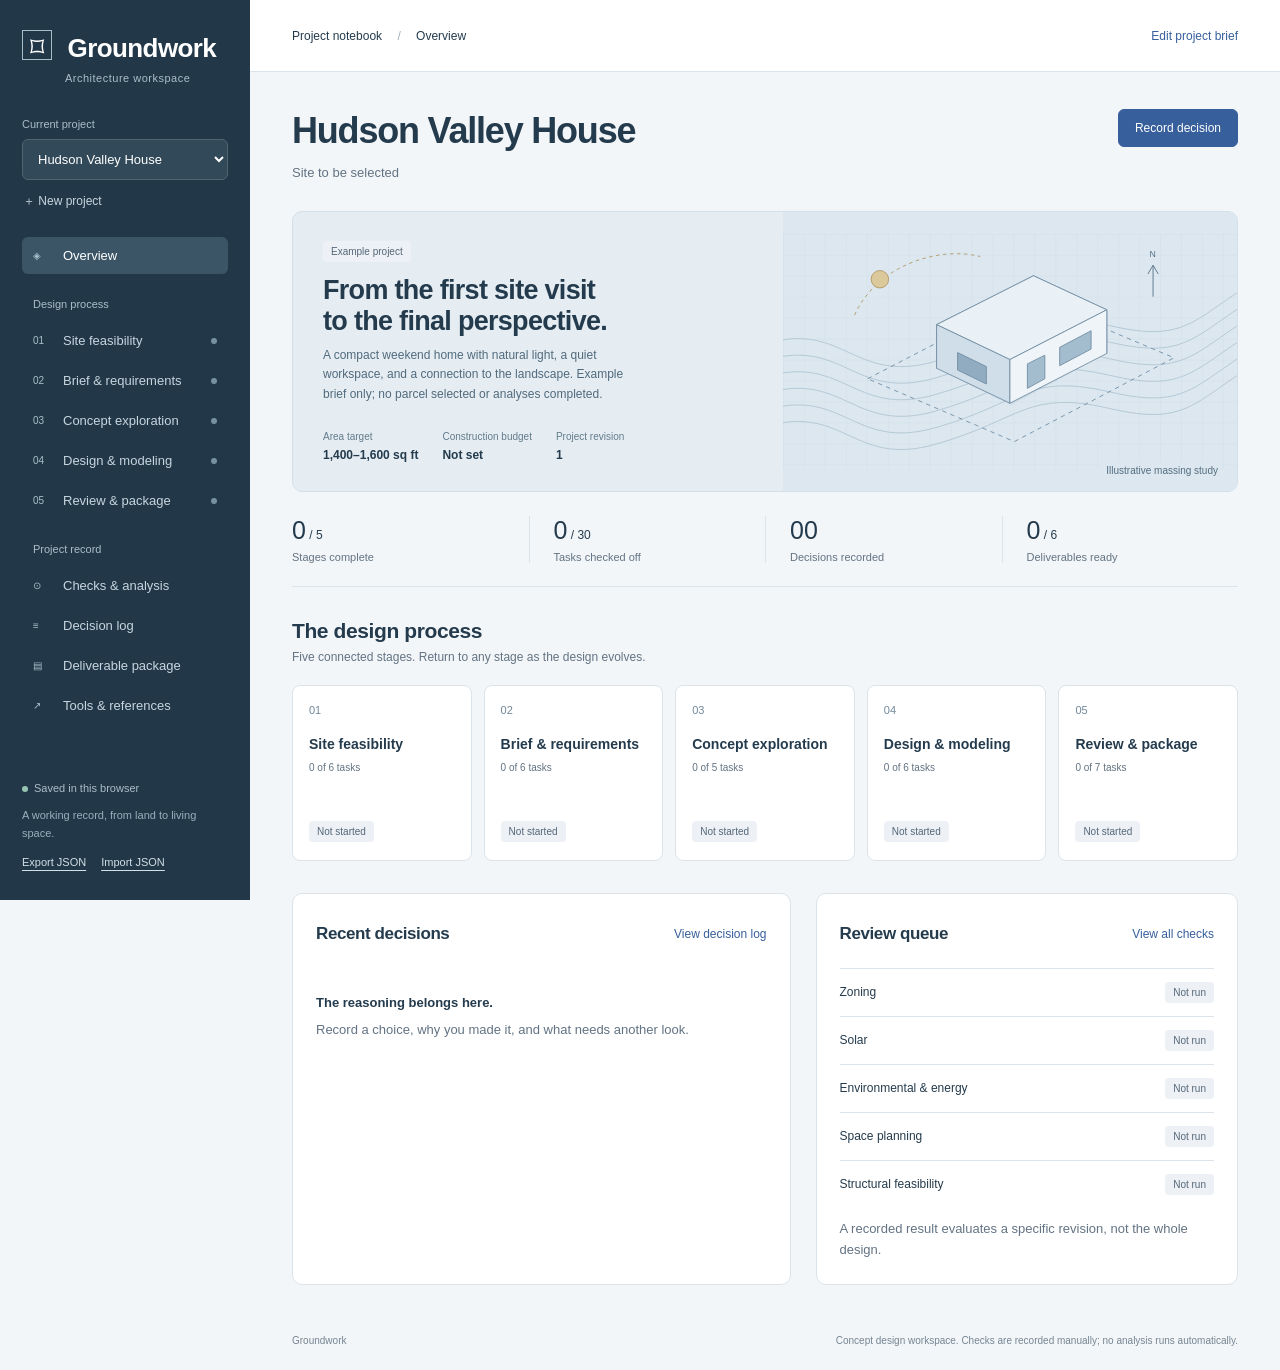
==== index.html @ 1a8cfd68 "Initialize Groundwork architecture planning workspace" ====
<!doctype html>
<html lang="en">
<head>
  <meta charset="utf-8">
  <meta name="viewport" content="width=device-width, initial-scale=1">
  <meta name="theme-color" content="#243b4d">
  <link rel="icon" href="data:image/svg+xml,%3Csvg xmlns='http://www.w3.org/2000/svg' viewBox='0 0 32 32'%3E%3Crect width='32' height='32' rx='5' fill='%23243b4d'/%3E%3Cpath d='M7 23V12l9-5 9 5v11H7m9-16v16M7 12l9 5 9-5' fill='none' stroke='white'/%3E%3C/svg%3E">
  <title>Groundwork — architecture workspace</title>
  <link rel="stylesheet" href="styles.css">
  <script src="app.js" defer></script>
</head>
<body>
  <a class="skip" href="#main">Skip to workspace</a>
  <aside class="sidebar">
    <a class="brand" href="#overview"><span class="brand-mark" aria-hidden="true">⌑</span> Groundwork<span class="brand-sub">Architecture workspace</span></a>
    <label class="project-label" for="project-select">Current project</label>
    <select id="project-select"></select>
    <button class="new-project" data-action="new-project">＋ New project</button>
    <nav id="nav" aria-label="Project navigation"></nav>
    <div class="sidebar-bottom"><span class="save-dot"></span><span id="save-state" role="status">Saved in this browser</span><p>A working record, from land to living space.</p><div class="transfer"><button data-action="export">Export JSON</button><button data-action="import">Import JSON</button></div></div>
  </aside>
  <div class="workspace">
    <header class="topbar"><span>Project notebook <span class="slash">/</span> <span id="breadcrumb">Overview</span></span><button class="text-button" data-action="edit-project">Edit project brief</button></header>
    <main id="main" tabindex="-1"></main>
    <footer>Groundwork <span>Concept design workspace. Checks are recorded manually; no analysis runs automatically.</span></footer>
  </div>
  <dialog id="editor"><form id="editor-form"><div class="dialog-heading"><h2 id="dialog-title"></h2><button type="button" class="icon-button" data-action="close-dialog" aria-label="Close dialog">×</button></div><div id="dialog-fields"></div><p id="form-error" class="error" role="alert"></p><div class="dialog-actions"><button type="button" class="button secondary" data-action="close-dialog">Cancel</button><button class="button" type="submit">Save</button></div></form></dialog>
  <input id="import-file" type="file" accept="application/json,.json" hidden>
  <div id="toast" class="toast" role="status"></div>
</body>
</html>
---- styles.css ----
:root{--ink:#243b4d;--muted:#637383;--blue:#365f9c;--line:#dce3e9;--paper:#fff;--canvas:#f3f6f8;--sidebar:#223848;--green:#30715d;--amber:#875d21;--radius:10px;font-family:"Avenir Next",Avenir,"Segoe UI",sans-serif;color:var(--ink);background:var(--canvas);font-synthesis:none}*{box-sizing:border-box}body{margin:0}button,input,select,textarea{font:inherit}button,a,select{touch-action:manipulation}button{cursor:pointer}button:disabled{cursor:default}a{color:var(--blue);text-underline-offset:3px}button{color:inherit}button:focus-visible,a:focus-visible,select:focus-visible,input:focus-visible,textarea:focus-visible{outline:3px solid #5b8fd6;outline-offset:3px}button{border:0;background:none}h1,h2,h3,p{margin:0}h1{font-size:36px;font-weight:600;letter-spacing:-1.2px;line-height:1.2}h2{font-size:21px;letter-spacing:-.4px;font-weight:600}h3{font-size:16px;font-weight:600}p{line-height:1.65}small{font-size:12px}.sidebar{width:250px;position:fixed;inset:0 auto 0 0;background:var(--sidebar);color:#e5edf2;padding:30px 22px;display:flex;flex-direction:column;overflow:auto}.brand{color:white;text-decoration:none;font-size:26px;font-weight:600;letter-spacing:-.6px}.brand-mark{display:inline-grid;place-items:center;border:1px solid #a6bdca;width:30px;height:30px;margin-right:9px;font-size:28px;font-weight:400}.brand-sub{display:block;font-size:11px;letter-spacing:.5px;color:#aabdc9;margin:8px 0 34px 43px;font-weight:400}.project-label{font-size:11px;color:#aabdc9;margin-bottom:9px}.sidebar select{width:100%;color:white;background:#314958;border:1px solid #506572;padding:11px;border-radius:6px;font-size:13px}.new-project{text-align:left;color:#c6d5df;padding:13px 1px 24px;font-size:12px}.nav-label{color:#aabdc9;font-size:11px;margin:21px 11px 9px}.nav-item{display:flex;align-items:center;gap:12px;text-align:left;width:100%;padding:11px;border-radius:6px;color:#c7d5df;font-size:13px;margin:3px 0}.nav-item:hover{background:#304958}.nav-item.active{background:#3b5567;color:#fff}.nav-num{font-size:10px;width:18px;color:#a9bfcc}.nav-dot{width:6px;height:6px;border-radius:50%;background:#7891a1;margin-left:auto;flex-shrink:0}.nav-dot.complete{background:#90c4aa}.nav-dot.in-progress{background:#e8c583}.sidebar-bottom{margin-top:auto;padding-top:32px;font-size:11px;color:#aabdc9}.save-dot{display:inline-block;width:6px;height:6px;background:#96c4b1;border-radius:50%;margin-right:6px}.sidebar-bottom p{margin:12px 0;color:#9aafbd;font-size:11px}.transfer{display:flex;gap:15px}.transfer button{font-size:11px;color:#d2dfe7;padding:2px 0;text-decoration:underline;text-underline-offset:4px}.workspace{margin-left:250px}.topbar{height:72px;padding:0 42px;border-bottom:1px solid var(--line);display:flex;align-items:center;justify-content:space-between;font-size:12px;background:#fff}.slash{color:#a3b0bb;margin:0 12px}.text-button{font-size:12px;color:var(--blue);padding:10px 0}main{max-width:1450px;margin:auto;padding:37px 42px 50px;min-height:calc(100vh - 130px)}.heading{display:flex;justify-content:space-between;align-items:flex-start;gap:20px;margin-bottom:27px}.subtitle{font-size:13px;color:var(--muted);margin-top:10px;max-width:70ch}.heading-actions{display:flex;gap:10px;align-items:center;flex-wrap:wrap}.button{display:inline-flex;align-items:center;justify-content:center;gap:8px;background:var(--blue);color:white;padding:11px 16px;border:1px solid var(--blue);border-radius:6px;font-size:12px;text-decoration:none;white-space:nowrap}.button.secondary{background:white;color:var(--ink);border-color:var(--line)}.button:hover{filter:brightness(.95)}.badge{font-size:10px;padding:5px 8px;border-radius:4px;background:#edf1f5;color:#546678;display:inline-flex;align-items:center;white-space:nowrap}.badge.in-progress,.badge.in-review{background:#e8effb;color:#355e99}.badge.complete,.badge.pass,.badge.ready{background:#e5f1eb;color:#28614d}.badge.blocked,.badge.fail,.badge.needs-review{background:#fbecde;color:#855319}.badge.stale{background:#fff0d6;color:#795410}.project-hero{display:grid;grid-template-columns:1.08fr 1fr;min-height:245px;background:#e5edf3;border:1px solid #d4e0e9;border-radius:var(--radius);overflow:hidden}.hero-content{padding:29px 30px}.hero-content h2{font-size:27px;letter-spacing:-.7px;margin:13px 0 9px;max-width:420px}.hero-content p{font-size:12px;color:#516a7c;max-width:48ch}.hero-meta{display:flex;gap:24px;margin-top:24px;font-size:12px}.hero-meta strong{display:block;margin-top:5px;font-weight:600}.hero-meta span{font-size:10px;color:#637b8b}.site-drawing{position:relative;min-height:240px;background:#dce7ef}.site-drawing svg{width:100%;height:100%;position:absolute;inset:0}.drawing-note{position:absolute;bottom:12px;right:16px;font-size:10px;color:#536e81;background:#dce7ef;padding:3px}.metrics{display:grid;grid-template-columns:repeat(4,1fr);margin:24px 0 32px;border-bottom:1px solid var(--line);padding-bottom:23px}.metric{padding-left:24px;border-left:1px solid var(--line)}.metric:first-child{padding-left:0;border:0}.metric strong{font-size:25px;font-weight:500}.metric span{font-size:11px;color:var(--muted);display:block;margin-top:6px}.section-header{display:flex;align-items:center;justify-content:space-between;gap:12px;margin-bottom:17px}.section-header p{font-size:12px;color:var(--muted);margin-top:5px}.phase-grid{display:grid;grid-template-columns:repeat(5,1fr);gap:12px;margin-bottom:32px}.phase-card{text-align:left;background:white;border:1px solid var(--line);border-radius:8px;padding:18px 16px;min-height:176px;display:flex;flex-direction:column;align-items:flex-start}.phase-card:hover{border-color:#84a1c2}.phase-card .step{font-size:11px;color:#72889a;margin-bottom:18px}.phase-card h3{font-size:14px;line-height:1.5;margin-bottom:7px}.phase-card small{color:var(--muted);font-size:10px;margin-bottom:16px}.phase-card .badge{margin-top:auto}.lower-grid{display:grid;grid-template-columns:1.18fr 1fr;gap:25px}.panel{background:white;border:1px solid var(--line);border-radius:var(--radius);padding:23px}.panel>.section-header h2{font-size:17px}.decision-item{border-top:1px solid var(--line);padding:16px 0}.decision-item:last-child{padding-bottom:0}.decision-item h3{font-size:13px;line-height:1.5}.decision-item p{font-size:12px;color:var(--muted);margin-top:7px;white-space:pre-wrap}.meta{font-size:10px;color:var(--muted);margin-top:8px;display:flex;gap:12px;flex-wrap:wrap}.mini-row{display:flex;justify-content:space-between;gap:12px;align-items:center;border-top:1px solid var(--line);padding:13px 0;font-size:12px}.mini-row:last-child{padding-bottom:0}.empty{font-size:13px;color:var(--muted);padding:24px 0;line-height:1.7}.empty strong{color:var(--ink);display:block;margin-bottom:5px}.stage-layout{display:grid;grid-template-columns:minmax(0,1.4fr) minmax(260px,1fr);gap:24px}.stack{display:flex;flex-direction:column;gap:24px}.task{display:flex;gap:12px;align-items:flex-start;padding:14px 0;border-bottom:1px solid var(--line);font-size:13px}.task:last-child{border:0}.task input{accent-color:var(--blue);width:16px;height:16px;margin:2px 0}.task label{flex:1;line-height:1.5}.task.done label{color:var(--muted);text-decoration:line-through}.note{white-space:pre-wrap;font-size:13px;line-height:1.8;color:#526778;overflow-wrap:anywhere}.stage-summary{margin-top:15px;font-size:12px;color:var(--muted)}.progress-track{height:4px;background:#e7edf1;border-radius:2px;margin-top:13px;overflow:hidden}.progress-track span{height:100%;background:#6a8ca8;display:block}.table-wrap{overflow-x:auto;background:white;border:1px solid var(--line);border-radius:var(--radius)}table{width:100%;border-collapse:collapse;text-align:left;font-size:12px}th{font-size:10px;font-weight:500;color:var(--muted);padding:16px 20px;background:#f9fbfc;white-space:nowrap}td{padding:19px 20px;border-top:1px solid var(--line);vertical-align:top}td:first-child{min-width:180px}td p{font-size:11px;color:var(--muted);margin-top:7px;max-width:44ch;white-space:pre-wrap;overflow-wrap:anywhere}td strong{font-weight:600}td .text-button{padding:0;white-space:nowrap}.info-strip{font-size:12px;line-height:1.7;color:#5c7080;background:#e8eef3;border-radius:6px;padding:14px 18px;margin-bottom:24px}.tool-grid{display:grid;grid-template-columns:repeat(3,1fr);gap:18px}.tool-card{background:white;border:1px solid var(--line);border-radius:var(--radius);padding:22px}.tool-card h3{font-size:16px;margin-bottom:10px}.tool-card p{font-size:12px;color:var(--muted);margin:10px 0 20px;white-space:pre-wrap}.tool-card .section-header{margin:0}.tool-card a{font-size:12px}.timeline{max-width:850px}.timeline article{position:relative;margin-left:8px;border-left:1px solid #c9d6e0;padding:0 0 30px 26px}.timeline article:before{content:"";width:9px;height:9px;background:#6c8aa3;position:absolute;left:-5px;top:24px;border-radius:50%;border:3px solid var(--canvas)}.timeline .panel{padding:22px}.timeline .note{margin-top:13px}.impact{font-size:11px;padding:10px 12px;background:#f2f5f8;border-radius:5px;margin-top:14px;line-height:1.7;color:#5c7080}.source-link{display:inline-block;margin-top:9px;font-size:11px;overflow-wrap:anywhere}.empty-project{margin-top:50px;max-width:600px}.empty-project h1{margin-bottom:18px}.empty-project p{margin-bottom:25px;color:var(--muted)}footer{max-width:1450px;margin:0 auto;padding:0 42px 24px;color:#758593;font-size:10px;display:flex;justify-content:space-between;gap:18px}dialog{border:1px solid var(--line);border-radius:12px;width:min(620px,calc(100vw - 32px));max-height:90vh;padding:28px;color:var(--ink);box-shadow:0 25px 100px #1b334933}dialog::backdrop{background:#19304466;backdrop-filter:blur(3px)}.dialog-heading{display:flex;justify-content:space-between;align-items:center;margin-bottom:24px}.icon-button{font-size:24px;color:var(--muted);padding:0 5px}.field{display:block;margin-bottom:18px;font-size:12px}.field>span{display:block;margin-bottom:7px}.field input,.field select,.field textarea{width:100%;padding:11px 12px;border:1px solid #cbd6df;border-radius:5px;background:#fff;color:var(--ink);font-size:13px}.field textarea{min-height:95px;resize:vertical}.field small{display:block;color:var(--muted);font-size:10px;margin-top:6px;line-height:1.6}.field-grid{display:grid;grid-template-columns:1fr 1fr;gap:0 16px}.dialog-actions{display:flex;justify-content:flex-end;gap:10px;margin-top:24px}.error{color:#9b342e;font-size:12px}.choice-group{border:1px solid var(--line);border-radius:6px;padding:12px;margin:0 0 18px}.choice-group legend{font-size:12px;padding:0 5px}.choice-group label{display:flex;align-items:center;gap:9px;font-size:12px;padding:6px}.choice-group input{accent-color:var(--blue)}.toast{position:fixed;bottom:24px;left:calc(50% + 100px);transform:translateX(-50%);background:#243b4d;color:white;border-radius:7px;padding:13px 20px;font-size:12px;box-shadow:0 5px 20px #243b4d22;display:none;max-width:90vw;z-index:5}.toast.visible{display:block}.skip{position:fixed;left:12px;top:-60px;background:white;padding:12px;z-index:9}.skip:focus{top:12px}@media(min-width:1600px){main{padding-top:48px}.project-hero{min-height:280px}}@media(max-width:1150px){.sidebar{width:220px;padding:25px 17px}.workspace{margin-left:220px}main{padding:30px 25px}.topbar{padding:0 25px}.phase-grid{gap:8px}.phase-card{padding:15px 10px}.lower-grid{gap:16px}.hero-content{padding:24px}.tool-grid{grid-template-columns:repeat(2,1fr)}footer{padding-left:25px;padding-right:25px}}@media(max-width:850px){.project-hero{grid-template-columns:1fr 1fr}.hero-meta{gap:15px}.hero-content h2{font-size:23px}.phase-grid{grid-template-columns:repeat(3,1fr)}.lower-grid,.stage-layout{grid-template-columns:1fr}.heading{flex-wrap:wrap}.metrics .metric{padding-left:15px}.metric:first-child{padding-left:0}.metric span{font-size:10px}.topbar{gap:16px}.topbar .text-button{white-space:nowrap}}@media(max-width:650px){.sidebar{position:relative;width:100%;padding:18px;display:grid;grid-template-columns:1fr auto;gap:10px}.brand{font-size:22px}.brand-sub,.project-label,.sidebar-bottom,.nav-label{display:none}.brand-mark{width:26px;height:26px;font-size:23px}.sidebar select{grid-column:1;grid-row:2}.new-project{grid-column:2;grid-row:2;padding:10px;font-size:12px}.sidebar nav{grid-column:1/-1;display:flex;overflow:auto;gap:5px}.nav-item{width:auto;white-space:nowrap;padding:10px;font-size:12px}.nav-num,.nav-dot{display:none}.workspace{margin-left:0}.topbar{height:56px;padding:0 18px;font-size:11px}main{padding:25px 18px 35px}h1{font-size:30px}.heading{margin-bottom:22px}.project-hero{grid-template-columns:1fr}.site-drawing{min-height:200px}.hero-content{padding:24px}.metrics{grid-template-columns:repeat(2,1fr);row-gap:22px}.metric:nth-child(3){padding-left:0;border:0}.phase-grid{grid-template-columns:repeat(2,1fr)}.phase-card{padding:17px;min-height:165px}.tool-grid{grid-template-columns:1fr}.panel{padding:20px}.heading-actions{width:100%}.toast{left:50%;width:max-content;max-width:90vw}.field-grid{grid-template-columns:1fr}footer{padding:0 18px 24px;flex-direction:column}.mobile-transfer{display:flex;gap:20px;margin-top:20px}.mobile-transfer button{font-size:12px;color:var(--blue)}td,th{padding:14px}.timeline .panel{padding:18px}}@media(min-width:651px){.mobile-transfer{display:none}}@media(prefers-reduced-motion:no-preference){dialog[open]{animation:appear .15s ease-out}@keyframes appear{from{opacity:0;transform:translateY(5px)}to{opacity:1;transform:translateY(0)}}}@media print{.sidebar,.topbar,.heading-actions,footer,.text-button,.button,.toast{display:none!important}.workspace{margin:0}main{padding:0}.panel,.project-hero,.phase-card{break-inside:avoid}body{background:white}}

.sr-only{position:absolute;width:1px;height:1px;padding:0;margin:-1px;overflow:hidden;clip:rect(0,0,0,0);white-space:nowrap;border:0}
th{position:relative}
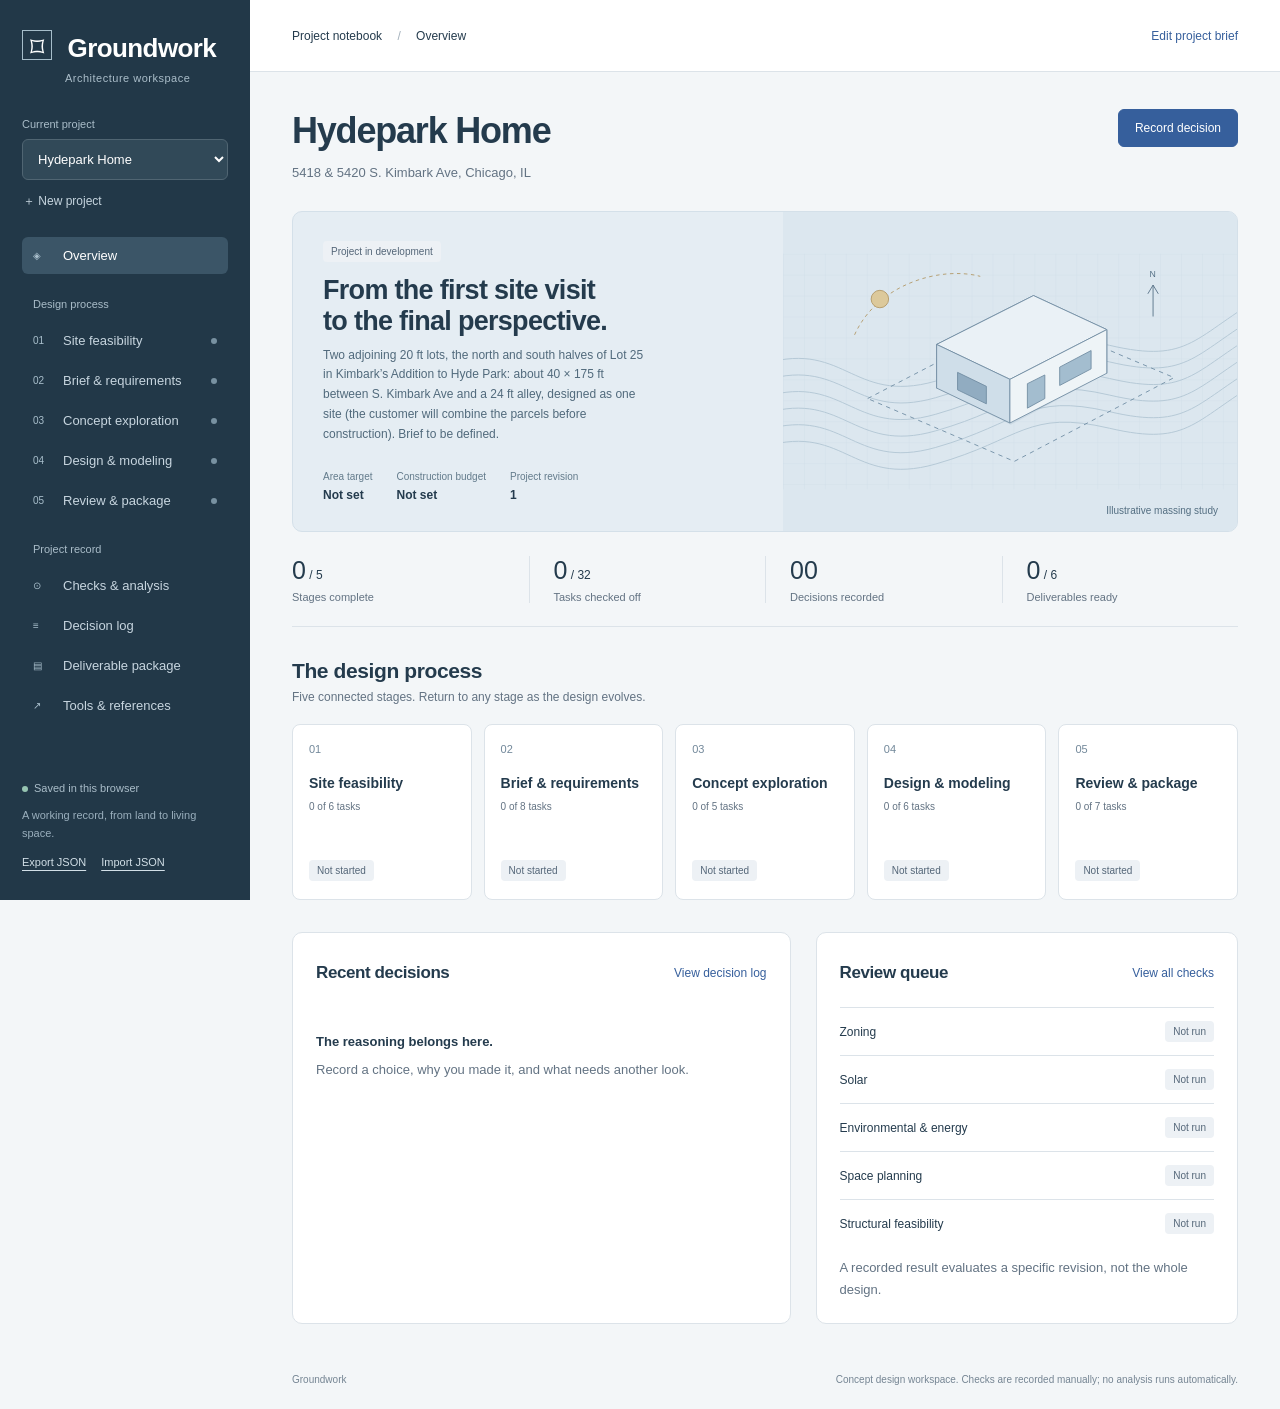
==== commit d297487e: "Add Hydepark Home project with plats, public records, and brief notes - New project for 5418 & 5420 " ====
--- a/index.html
+++ b/index.html
@@ -7,6 +7,23 @@
   <link rel="icon" href="data:image/svg+xml,%3Csvg xmlns='http://www.w3.org/2000/svg' viewBox='0 0 32 32'%3E%3Crect width='32' height='32' rx='5' fill='%23243b4d'/%3E%3Cpath d='M7 23V12l9-5 9 5v11H7m9-16v16M7 12l9 5 9-5' fill='none' stroke='white'/%3E%3C/svg%3E">
   <title>Groundwork — architecture workspace</title>
   <link rel="stylesheet" href="styles.css">
+  <link rel="stylesheet" href="site-climate.css">
+  <link rel="stylesheet" href="site-viewer3d.css">
+  <script src="site-evidence-data.js" defer></script>
+  <script src="terrain-data.js" defer></script>
+  <script src="site-constraints-data.js" defer></script>
+  <script src="site-terrain.js" defer></script>
+  <script src="site-evidence.js" defer></script>
+  <script src="site-findings-data.js" defer></script>
+  <script src="site-research.js" defer></script>
+  <script src="vendor/three/three.min.js" defer></script>
+  <script src="vendor/three/OrbitControls.js" defer></script>
+  <script src="site3d-data.js" defer></script>
+  <script src="climate-data.js" defer></script>
+  <script src="site-climate.js" defer></script>
+  <script src="site-viewer3d.js" defer></script>
+  <script src="hydepark-site-data.js" defer></script>
+  <script src="hydepark-site.js" defer></script>
   <script src="app.js" defer></script>
 </head>
 <body>
--- a/styles.css
+++ b/styles.css
@@ -2,3 +2,22 @@
 
 .sr-only{position:absolute;width:1px;height:1px;padding:0;margin:-1px;overflow:hidden;clip:rect(0,0,0,0);white-space:nowrap;border:0}
 th{position:relative}
+.site-research{margin-bottom:28px}.research-eyebrow{font-size:11px;letter-spacing:.6px;text-transform:uppercase;color:var(--muted);margin-bottom:8px}.research-links{display:flex;flex-wrap:wrap;gap:12px 24px;margin:20px 0}.research-location{font-size:12px;color:var(--muted);max-width:80ch}.research-table{overflow:auto;margin:24px 0;border:1px solid var(--line);border-radius:6px}.research-table table{width:100%;min-width:580px}.research-table td{vertical-align:top}.research-table td:first-child{width:22%}.research-table td:nth-child(2){width:22%;color:var(--muted)}.research-next ol{padding-left:22px;line-height:1.7}.research-next li{padding:5px 0}.research-alternatives{border-top:1px solid var(--line);padding-top:18px;margin-top:22px}.research-alternatives summary{cursor:pointer;font-weight:600}.research-alternatives p{margin-top:14px;color:var(--muted)}
+
+.site-tabs{display:flex;gap:6px;overflow-x:auto;border-bottom:1px solid var(--line);margin-bottom:24px}.site-tabs button{padding:14px 18px;white-space:nowrap;color:var(--muted);border-bottom:3px solid transparent}.site-tabs [aria-selected=true]{color:var(--blue);border-color:var(--blue);font-weight:600}.evidence-gallery{margin-bottom:28px}.evidence-choices{display:flex;gap:12px;margin:24px 0;overflow-x:auto;padding:3px}.evidence-choice{border:2px solid var(--line);border-radius:7px;padding:5px;text-align:left;flex:0 0 155px;background:var(--canvas)}.evidence-choice.selected{border-color:var(--blue)}.evidence-choice img{width:100%;height:74px;object-fit:cover;display:block;border-radius:3px}.evidence-choice span{display:block;font-size:12px;padding:9px 3px 5px}.evidence-toolbar{display:flex;flex-wrap:wrap;gap:16px 24px;align-items:center;font-size:12px;margin-bottom:16px}.evidence-toolbar label{display:flex;align-items:center;gap:8px}.evidence-toolbar input{accent-color:var(--blue)}.evidence-toolbar select{padding:6px;border:1px solid var(--line);border-radius:4px;background:white}.evidence-toolbar a{margin-left:auto}.evidence-layout{display:grid;grid-template-columns:minmax(0,1fr) 260px;gap:24px}.evidence-viewport{overflow:auto;max-height:720px;border:1px solid var(--line);border-radius:7px;background:#e6edf2}.evidence-canvas{position:relative;min-width:100%;line-height:0}.evidence-original{width:100%;height:auto;display:block}.evidence-overlay{position:absolute;inset:0;width:100%;height:100%;pointer-events:none}.evidence-overlay[hidden]{display:none}.parcel-outline{fill:#36d6ef0a;stroke:#55e5ff;stroke-width:3;stroke-dasharray:9 5}.evidence-pin circle{fill:#1b465e;stroke:#fff;stroke-width:2}.evidence-pin.proposed circle{fill:#a75b12}.evidence-pin text{font:600 12px sans-serif;fill:white}.evidence-caption{padding:16px 0}.evidence-caption p{margin-top:7px;font-size:12px;color:var(--muted)}.evidence-caption .source-link{display:inline-block;margin-top:10px}.evidence-legend h3{margin-bottom:15px}.evidence-legend ol{list-style:none;padding:0;margin:0}.evidence-legend li{display:flex;gap:10px;border-bottom:1px solid var(--line);padding:12px 0}.legend-pin{border-radius:50%;background:var(--ink);color:white;min-width:22px;height:22px;text-align:center;line-height:22px;font-size:11px}.evidence-legend strong{font-size:13px}.evidence-legend small{display:block;font-size:10px;letter-spacing:.3px;color:var(--amber);margin:5px 0}.evidence-legend p{font-size:12px;color:var(--muted);line-height:1.5}.boundary-key{margin-top:18px}.boundary-key span{display:inline-block;width:24px;border-top:3px dashed #219ab3;margin-right:5px}.evidence-gap-grid{display:grid;grid-template-columns:1fr 1fr;gap:32px;margin-top:28px}.evidence-gap-grid p,.evidence-gap-grid ul{font-size:13px;line-height:1.7;margin-top:14px}.evidence-gap-grid li{margin:8px 0}#site-evidence-panel>.panel{margin-bottom:28px}@media(max-width:1200px){.evidence-layout{grid-template-columns:minmax(0,1fr)}.evidence-legend ol{display:grid;grid-template-columns:1fr 1fr;gap:0 20px}}@media(max-width:650px){.site-tabs button{padding:12px 10px;font-size:12px}.evidence-gap-grid,.evidence-legend ol{grid-template-columns:1fr}.evidence-toolbar a{margin-left:0}.evidence-choice{flex-basis:135px}.evidence-viewport{max-height:500px}.evidence-choices{gap:8px}.evidence-layout{gap:10px}}
+
+.terrain-metrics{display:grid;grid-template-columns:repeat(4,minmax(0,1fr));gap:20px;margin:26px 0;padding:20px 0;border-block:1px solid var(--line)}.terrain-metrics strong{display:block;font-size:21px;font-weight:500}.terrain-metrics span{display:block;color:var(--muted);font-size:11px;margin-top:7px}.terrain-toolbar{display:flex;flex-wrap:wrap;gap:14px 24px;align-items:center;margin:20px 0;font-size:12px}.terrain-toolbar label{display:flex;align-items:center;gap:8px}.terrain-toolbar select{padding:7px;border:1px solid var(--line);border-radius:4px;background:white}.terrain-views{display:grid;grid-template-columns:minmax(0,1fr) minmax(0,1fr);gap:24px}.terrain-views article{min-width:0}.terrain-views .section-header{flex-wrap:wrap;min-height:30px}.terrain-plan{position:relative;line-height:0;background:#edf2f4;cursor:crosshair;max-width:375px;margin:auto}.terrain-plan img{display:block;width:100%;height:auto}.terrain-plan svg{position:absolute;inset:0;width:100%;height:100%;pointer-events:none}.terrain-transect{stroke:#243b4d;stroke-width:2;stroke-dasharray:8 6;fill:none}.terrain-plan .parcel-outline{fill:none;stroke:#007d9e;stroke-width:4}.terrain-plan [hidden]{display:none}#terrain-3d{display:block;width:100%;height:520px;background:#edf2f4;touch-action:none;cursor:grab;border-radius:5px}#terrain-3d:active{cursor:grabbing}.terrain-legend{display:flex;flex-wrap:wrap;gap:12px 20px;margin-top:26px;font-size:12px}.terrain-legend span{display:flex;align-items:center;gap:7px}.terrain-legend i{display:inline-block;width:20px;height:12px;border:1px solid #0002}.terrain-profiles{display:grid;grid-template-columns:1fr 1fr;gap:24px;margin:28px 0}.terrain-profiles svg{display:block;width:100%;margin-top:14px}.terrain-profiles h3{font-size:14px}@media(max-width:1050px){.terrain-views{grid-template-columns:1fr}.terrain-plan img{max-height:none}#terrain-3d{height:420px}}@media(max-width:650px){.terrain-metrics{grid-template-columns:1fr 1fr}.terrain-metrics strong{font-size:18px}.terrain-profiles{grid-template-columns:1fr}#terrain-3d{height:320px}}
+
+.terrain-zoom-controls{display:flex;align-items:center;justify-content:center;gap:16px;margin-top:12px}.terrain-zoom-controls output{min-width:48px;text-align:center;font-size:12px}.terrain-zoom-controls button{min-width:40px;font-size:18px;padding:5px 12px}.terrain-zoom-controls button:disabled{opacity:.45}
+
+.site-progress{margin-bottom:24px}.site-progress-grid{display:grid;grid-template-columns:repeat(3,minmax(0,1fr));gap:24px;margin-top:22px}.site-progress-grid h3{font-size:14px}.site-progress-grid p{font-size:12px;color:var(--muted);margin-top:8px}.findings-completed{font-size:13px;color:var(--muted);line-height:1.7;padding-left:20px;margin-block:16px 28px}.findings-completed li{margin:8px 0}.findings-register article{border-top:1px solid var(--line);padding:24px 0}.findings-register .section-header{flex-wrap:wrap}.findings-register p{font-size:13px;max-width:95ch}.finding-id{font-size:11px;color:var(--muted);white-space:nowrap}.finding-implication{margin-top:12px;padding:12px 15px;background:var(--canvas);border-radius:5px;color:#526778}.finding-implication strong{display:block;color:var(--ink);margin-bottom:5px}.findings-register .research-links{margin:8px 0 0}.site-progress .research-links{margin-bottom:0}@media(max-width:650px){.site-progress-grid{grid-template-columns:1fr;gap:16px}}
+
+.permitted-key{display:flex;flex-wrap:wrap;gap:12px 24px;margin-top:20px;font-size:12px}.permitted-key span{display:flex;align-items:center;gap:8px}.permitted-key i{display:inline-block;width:22px;height:4px}.permitted-figure{margin:0 0 24px}.permitted-figure img{display:block;width:100%;height:auto;max-width:1050px;margin:20px auto 0;border:1px solid var(--line)}.permitted-figure .research-links{margin-bottom:0}
+
+.permit-layout-overlay[hidden]{display:none}.aerial-lot1{stroke:#c5a3ff;stroke-width:4;stroke-dasharray:12 6;fill:#9966dd;fill-opacity:.07}.aerial-house{stroke:#ffb45b;stroke-width:3;stroke-dasharray:4 2;fill:#e78222;fill-opacity:.65}.aerial-house-leader{stroke:#ffb45b;stroke-width:2;fill:none}.aerial-house-label{font:600 14px sans-serif;fill:#8a4300}.permit-aerial-legend{border-top:1px solid var(--line);padding-top:14px;margin-top:16px}.permit-aerial-legend p{margin-bottom:12px}.permit-aerial-legend a{font-size:12px}.permit-swatch{display:inline-block;width:24px;margin-right:7px;border-top:3px dashed #c5a3ff}.permit-swatch.house{border-color:#e78222}
+
+.constraint-group[hidden]{display:none}.constraint-toggles{border:0;padding:0;margin:0;display:flex;flex-wrap:wrap;align-items:center;gap:8px 16px;min-width:0}.constraint-toggles legend{float:left;padding:0;margin-right:2px;color:var(--muted);font-size:12px}.constraint-toggles label{display:flex;align-items:center;gap:6px}.constraint-toggles input{accent-color:var(--blue)}.practice-tag{font-size:9px;font-weight:700;letter-spacing:.4px;text-transform:uppercase;background:#ffe08a;color:#5a3d00;border:1px solid #d6a520;border-radius:3px;padding:1px 4px;line-height:1.4}.constraint-legend h4{font-size:12px;margin:16px 0 6px;display:flex;flex-wrap:wrap;align-items:center;gap:6px}.constraint-legend h4 small{flex-basis:100%;font-weight:400;color:var(--muted);font-size:10px}.constraint-legend-group:first-child h4{margin-top:4px}.constraint-legend-group.practice h4{color:#7a5100}.constraint-legend ul{list-style:none;padding:0;margin:0}.constraint-legend li{display:grid;grid-template-columns:22px minmax(0,1fr) auto;gap:8px;align-items:start;padding:7px 0;border-bottom:1px solid var(--line);font-size:12px;line-height:1.4}.constraint-legend li small{display:block;color:var(--muted);font-size:10px;margin-top:2px}.constraint-legend li b{font-weight:500;font-size:11px;white-space:nowrap;color:#405566}.constraint-legend i{display:block;width:22px;height:13px;border:2px solid var(--c);background:color-mix(in srgb,var(--c) calc(var(--o,.3)*100%),transparent);border-radius:2px;margin-top:2px}.constraint-legend i.dashed{border-style:dashed}.constraint-legend i.line{height:0;border-width:3px 0 0;background:none;margin-top:8px}.constraint-legend.compact li{grid-template-columns:22px minmax(0,1fr);padding:5px 0}.constraint-legend.compact li b{grid-column:2;font-size:10px;color:var(--muted);font-weight:400}.permit-aerial-legend h3{margin-bottom:6px}.terrain-plan{overflow:hidden}.terrain-plan-inner{position:relative;transform-origin:0 0}.terrain-constraint-key{margin-top:16px;font-size:12px;max-width:760px}.terrain-constraint-key summary{cursor:pointer;font-weight:600;padding:6px 0}.terrain-constraint-key .constraint-legend{columns:2 300px;column-gap:28px}.terrain-constraint-key .constraint-legend-group{break-inside:avoid}
+.practice-panel{border:2px dashed #d9a521;background:linear-gradient(#fffcf1,#fff 220px)}.practice-badge{display:inline-flex;align-items:center;font-size:12px;font-weight:700;letter-spacing:.8px;text-transform:uppercase;color:#4d3400;background:repeating-linear-gradient(-45deg,#ffe08a 0 8px,#ffd35c 8px 16px);border:1px solid #c79a1e;border-radius:5px;padding:8px 12px;white-space:nowrap}.practice-status{background:#fff4d1;border-left:4px solid #d9a521;padding:12px 16px;border-radius:4px;font-size:13px;max-width:90ch}.practice-metrics{margin:22px 0}.practice-grid{display:grid;grid-template-columns:minmax(0,1.2fr) minmax(260px,1fr);gap:28px;align-items:start;margin-bottom:8px}.practice-figure{margin:0}.practice-plan{display:block;width:100%;height:auto;background:#f3f6f2;border:1px solid var(--line);border-radius:6px}.practice-figure figcaption{font-size:12px;color:var(--muted);margin-top:12px;line-height:1.6}.practice-figure .constraint-toggles{margin-top:10px;color:var(--ink)}.plan-road{font-size:3.3px;font-weight:600;fill:#4a5a66}.plan-north path{fill:#243b4d}.plan-north text,.plan-scale text{font-size:3.6px;fill:#243b4d}.plan-scale path{stroke:#243b4d;stroke-width:.6;fill:none}.practice-heading{margin:28px 0 4px}.practice-limits{display:grid;grid-template-columns:repeat(auto-fill,minmax(150px,1fr));gap:12px;margin:12px 0 4px}.practice-limits div{border:1px dashed #d9a521;border-radius:6px;padding:10px 12px;background:#fffbea}.practice-limits strong{display:block;font-size:17px;font-weight:600}.practice-limits span{font-size:11px;color:var(--muted)}.practice-panel .research-table td:nth-child(3){background:#fffbea}.practice-panel .research-table td:nth-child(2){color:var(--ink)}.practice-panel .research-table th:nth-child(3){color:#7a5100}.practice-panel .evidence-gap-grid h3{margin-top:18px}.practice-panel .evidence-gap-grid h3:first-child{margin-top:0}
+@media(max-width:900px){.practice-grid{grid-template-columns:1fr}}@media(max-width:650px){.practice-panel .section-header{flex-wrap:wrap}.practice-badge{font-size:11px;padding:6px 10px}.constraint-toggles{gap:6px 12px}.constraint-toggles legend{float:none;width:100%;margin-bottom:2px}.terrain-constraint-key .constraint-legend{columns:1}}
+.terrain-plan.focus svg *{vector-effect:non-scaling-stroke}.terrain-plan.focus .terrain-transect{stroke-width:1.5}.terrain-plan.focus .parcel-outline{stroke-width:2}
+.evidence-overlay [data-cgroup=documented] path{filter:drop-shadow(0 0 1.5px #fffe)}.evidence-overlay [data-cgroup=mapped] path,.evidence-overlay [data-cgroup=practice] path{filter:drop-shadow(0 0 1px #fff9)}
--- a/site-climate.css
+++ b/site-climate.css
@@ -0,0 +1,181 @@
+/* Climate & sun view (site-climate.js). Light theme, reuses styles.css variables. */
+.climate-view{display:grid;gap:28px;min-width:0}
+.climate-view>.panel{margin:0;min-width:0}
+.climate-section{scroll-margin-top:16px}
+.climate-section:focus{outline:none}
+.climate-section h2{font-size:19px}
+.climate-head{margin-bottom:6px}
+.climate-lede{max-width:82ch;margin-top:4px}
+.climate-subhead{margin:28px 0 10px;font-size:15px}
+.climate-muted{font-size:12px;color:var(--muted);line-height:1.6;margin-top:10px;max-width:90ch}
+.climate-view small{display:block;font-size:11px;color:var(--muted);margin-top:4px;line-height:1.45;font-weight:400}
+
+/* Intro */
+.climate-tiles{display:grid;grid-template-columns:repeat(auto-fit,minmax(165px,1fr));gap:12px;margin:22px 0}
+.climate-tile{border:1px solid var(--line);border-radius:8px;padding:14px 14px 12px;background:#f9fbfc}
+.climate-tile strong{display:block;font-size:22px;font-weight:600;letter-spacing:-.4px;font-variant-numeric:tabular-nums}
+.climate-tile span{display:block;font-size:12px;margin-top:4px;font-weight:600}
+.climate-intro-grid{display:grid;grid-template-columns:1fr 1.2fr;gap:28px;margin-top:6px}
+.climate-intro-grid p,.climate-limits{font-size:13px;line-height:1.65;margin-top:8px}
+.climate-limits{padding-left:18px}
+.climate-limits li{margin:6px 0}
+.climate-jump{display:flex;flex-wrap:wrap;gap:4px 20px;margin-top:18px;border-top:1px solid var(--line);padding-top:8px}
+
+/* Toggles */
+.climate-controls{display:flex;flex-wrap:wrap;gap:10px 18px;margin:16px 0 8px}
+.climate-seg{display:inline-flex;flex-wrap:wrap;border:1px solid var(--line);border-radius:7px;overflow:hidden;background:#f9fbfc}
+.climate-seg button{font-size:12px;padding:8px 12px;color:var(--ink);border-left:1px solid var(--line);min-height:36px}
+.climate-seg button:first-child{border-left:0}
+.climate-seg button:hover{background:#eef3f7}
+.climate-seg button[aria-pressed="true"]{background:var(--blue);color:#fff}
+
+/* Figures */
+.climate-figure{display:grid;grid-template-columns:minmax(0,1.15fr) minmax(260px,1fr);gap:28px;align-items:start;margin-top:12px}
+.climate-figure figure,.climate-wide,.climate-rose-figure{margin:0;min-width:0}
+.climate-view svg{display:block;width:100%;height:auto;font-family:inherit}
+.climate-sunpath{max-width:560px;margin:auto}
+.climate-monthly{max-width:920px}
+.climate-rose{max-width:400px;margin:auto}
+.climate-rose-grid{display:grid;grid-template-columns:minmax(0,1fr) minmax(240px,.8fr);gap:24px;align-items:start;margin-top:10px}
+.climate-rose-grid.two{grid-template-columns:repeat(2,minmax(0,1fr)) minmax(220px,.7fr)}
+.climate-rose-figure figcaption p{font-size:12px;line-height:1.6;color:var(--ink);margin-top:6px}
+.climate-aside{display:grid;gap:16px;min-width:0}
+.climate-note{background:var(--canvas);border-radius:6px;padding:14px 16px;margin-top:14px}
+.climate-aside .climate-note{margin-top:0}
+.climate-note h3{font-size:13px;margin-bottom:4px}
+.climate-note p{font-size:13px;line-height:1.6;max-width:90ch}
+.climate-wide figcaption p{font-size:13px;line-height:1.6;margin-top:6px}
+
+/* SVG marks */
+.climate-grid{stroke:#e2e8ed;stroke-width:1;fill:none}
+.climate-zero{stroke:#8da2b3;stroke-width:1.2;stroke-dasharray:4 3}
+.climate-axis-label{font-size:10px;fill:#6b7b88}
+.climate-compass{font-size:13px;font-weight:600;fill:var(--ink)}
+.climate-halo{paint-order:stroke;stroke:#fff;stroke-width:3px;stroke-linejoin:round}
+.climate-panel-label{font-size:11px;font-weight:600;fill:var(--ink)}
+.climate-value-label{font-size:11px;font-weight:600;fill:var(--ink)}
+.climate-calm{fill:#eef1f3;stroke:#c9d3da}
+.climate-calm-value{font-size:11px;font-weight:600;fill:var(--ink)}
+.climate-calm-label{font-size:8px;fill:var(--muted)}
+.climate-petal path{stroke:#fff;stroke-width:1}
+.climate-petal:hover path:not([fill="transparent"]){filter:brightness(1.12)}
+.climate-dome{fill:#fbfcfd;stroke:#c9d3da}
+.climate-horizon{fill:#9aa98a;fill-opacity:.55;stroke:#6f7f60;stroke-width:1}
+.climate-south{stroke:var(--ink);stroke-width:1.2;stroke-dasharray:2 3}
+.climate-hourline{fill:none;stroke:#b8c4cd;stroke-width:1;stroke-dasharray:1.5 3}
+.climate-path-month{fill:none;stroke:#b4c0c9;stroke-width:1.2}
+.climate-month-path:hover .climate-path-month{stroke:#6b7b88;stroke-width:2}
+.climate-path-key{fill:none;stroke-width:2.4;stroke-linecap:round}
+.climate-path-key.blocked,.climate-path-sel.blocked{stroke-dasharray:3 4;opacity:.75}
+.climate-path-sel{fill:none;stroke:var(--ink);stroke-width:2.6;stroke-linecap:round}
+.climate-hourdot{fill:var(--ink);stroke:#fff;stroke-width:1.5}
+.climate-hour-label{font-size:9.5px;fill:var(--ink)}
+.climate-key-label{font-size:11px;font-weight:600;fill:var(--ink)}
+.climate-ring{stroke:#fff;stroke-width:2}
+.climate-house{fill:#f7d9c3;fill-opacity:.9;stroke:#c4621d;stroke-width:1.6}
+.climate-facade{stroke:#c4621d;stroke-width:1.6}
+.climate-band{fill:#b7d3f6;fill-opacity:.75}
+.climate-meanline{fill:none;stroke:#2a78d6;stroke-width:2}
+.climate-meandot{fill:#2a78d6;stroke:#fff;stroke-width:2}
+.climate-whisker{stroke:#9aa8b4;stroke-width:1.5;stroke-linecap:round}
+.climate-bar{fill:#2a78d6}
+.climate-hit{fill:transparent}
+.climate-hit:hover{fill:#243b4d;fill-opacity:.05}
+
+/* Legends */
+.climate-legend{list-style:none;padding:0;margin:0;display:grid;gap:7px;font-size:12px}
+.climate-legend.inline{display:flex;flex-wrap:wrap;gap:6px 18px;margin-top:10px}
+.climate-legend li{display:flex;align-items:center;gap:8px}
+.climate-legend i,.climate-bars-head i{display:inline-block;width:14px;height:10px;border-radius:2px;flex-shrink:0}
+.climate-legend i.calm{background:#eef1f3;border:1px solid #c9d3da;border-radius:50%;width:12px;height:12px}
+.climate-legend i.line-ink{height:3px;background:var(--ink)}
+.climate-legend i.line-grey{height:2px;background:#9aa8b4}
+.climate-legend i.line-blue{height:3px;background:#2a78d6}
+.climate-legend i.band{background:#b7d3f6}
+.climate-legend i.horizon{background:#9aa98a;opacity:.8}
+.climate-legend i.house{background:#f7d9c3;border:1.5px solid #c4621d}
+
+/* Stats */
+.climate-stats{display:grid;gap:10px}
+.climate-stats div{border-left:3px solid var(--line);padding-left:12px}
+.climate-stats strong{font-size:16px;font-weight:600;font-variant-numeric:tabular-nums}
+.climate-stats span{display:block;font-size:12px;color:var(--muted);line-height:1.5}
+
+/* Tables */
+.climate-table{margin:16px 0}
+.climate-table table{font-size:12px}
+.climate-table caption{text-align:left;font-size:11px;color:var(--muted);padding:10px 12px;caption-side:top}
+.climate-table th,.climate-table td{padding:8px 10px;min-width:0;width:auto;color:var(--ink);font-variant-numeric:tabular-nums}
+.climate-table tbody th{text-align:left;font-weight:600;font-size:12px;background:none;white-space:normal;border-top:1px solid var(--line);vertical-align:top;min-width:120px}
+.research-table.climate-table td:first-child,.research-table.climate-table td:nth-child(2){width:auto;color:var(--ink)}
+.climate-table td{border-top:1px solid var(--line)}
+.climate-table .text-button{padding:0;font-weight:600}
+.climate-row-selected{background:#eef4fc}
+.climate-compare table{min-width:520px}
+.climate-compare tbody th{width:34%}
+.climate-heatmap table{min-width:720px}
+.climate-heatmap td.climate-heat{text-align:center;font-weight:600;border:2px solid #fff;padding:9px 4px;min-width:38px}
+.climate-heatmap td.climate-heat.dark{color:#fff}
+.climate-best td{font-size:10px;color:var(--muted);text-align:center;line-height:1.3}
+.climate-total th,.climate-total td{border-top:2px solid var(--ink)}
+.climate-row-unknown{background:#fffaf0}
+.climate-unknown{display:inline-block;font-size:10px;font-weight:700;letter-spacing:.3px;text-transform:uppercase;background:#fbecde;color:#855319;border:1px solid #e2b98a;border-radius:3px;padding:2px 6px}
+.climate-prov{font-size:9px;font-weight:700;text-transform:uppercase;letter-spacing:.3px;color:#8a4310;background:#fbe6d6;border-radius:3px;padding:1px 4px;vertical-align:1px}
+.climate-details{margin-top:14px}
+.climate-details summary{cursor:pointer;font-size:12px;font-weight:600;color:var(--blue);padding:6px 0}
+
+/* Surface bars (HTML) */
+.climate-bars{display:grid;gap:2px;margin-top:12px}
+.climate-bars-head,.climate-bars-row{display:grid;grid-template-columns:minmax(150px,280px) minmax(0,1fr);gap:16px;align-items:center}
+.climate-bars-head{font-size:11px;color:var(--muted);padding-bottom:6px;border-bottom:1px solid var(--line)}
+.climate-bars-head i{margin:0 4px 0 8px;vertical-align:-1px}
+.climate-bars-row{padding:7px 0;border-bottom:1px solid #eef2f5}
+.climate-bars-row>span:first-child{font-size:12px;font-weight:600}
+.climate-bars-row.permit>span:first-child{color:#8a4310}
+.climate-bar-cell{display:grid;grid-template-columns:minmax(0,1fr) 44px;gap:3px 8px;align-items:center}
+.climate-hbar{display:block;height:10px;border-radius:0 3px 3px 0;min-width:2px}
+.climate-hbar.year{background:#2a78d6}
+.climate-hbar.heat{background:#1baf7a}
+.climate-bar-cell b{font-size:12px;font-variant-numeric:tabular-nums;text-align:right}
+
+/* Comfort stacks */
+.climate-stack-list{display:grid;gap:8px}
+.climate-stack-row{display:grid;grid-template-columns:minmax(120px,210px) minmax(0,1fr);gap:12px;align-items:center;font-size:12px}
+.climate-stack{display:flex;height:16px;border-radius:3px;overflow:hidden;gap:1px;background:#fff}
+.climate-stack i{display:block;height:100%}
+
+/* Findings links */
+.climate-refs{display:flex;flex-wrap:wrap;align-items:center;gap:8px;margin-top:18px;font-size:11px;color:var(--muted)}
+.climate-refs>span{text-transform:uppercase;letter-spacing:.5px}
+.climate-ref{font-size:12px;color:var(--blue);border:1px solid var(--line);border-radius:999px;padding:5px 11px;text-align:left}
+.climate-ref:hover{border-color:#84a1c2}
+.climate-ref b{font-weight:600;margin-right:3px}
+.climate-idlink{padding:2px 0;color:var(--blue);text-decoration:underline;text-underline-offset:3px}
+.climate-view .findings-register article:focus{outline:2px solid #5b8fd6;outline-offset:4px}
+.climate-gaps ol{padding-left:20px;font-size:13px;line-height:1.7;margin-top:14px}
+.climate-gaps li{margin:8px 0}
+
+@media(max-width:1100px){
+  .climate-rose-grid.two{grid-template-columns:repeat(2,minmax(0,1fr))}
+  .climate-rose-grid.two .climate-aside{grid-column:1/-1}
+}
+@media(max-width:900px){
+  .climate-figure,.climate-rose-grid,.climate-intro-grid{grid-template-columns:minmax(0,1fr)}
+}
+@media(max-width:650px){
+  .climate-view{gap:20px}
+  .climate-tiles{grid-template-columns:repeat(2,minmax(0,1fr))}
+  .climate-tile strong{font-size:19px}
+  .climate-rose-grid.two{grid-template-columns:minmax(0,1fr)}
+  .climate-bars-head,.climate-bars-row{grid-template-columns:minmax(0,1fr);gap:6px}
+  .climate-stack-row{grid-template-columns:minmax(0,1fr);gap:4px}
+  .climate-seg button{padding:8px 10px}
+  .climate-sunpath .climate-key-label{font-size:15px}
+  .climate-sunpath .climate-axis-label,.climate-sunpath .climate-hour-label{font-size:13px}
+  .climate-sunpath .climate-compass{font-size:17px}
+  .climate-scroll{overflow-x:auto;margin:0 -4px;padding:0 4px}
+  .climate-monthly{min-width:540px}
+  .climate-monthly .climate-axis-label{font-size:16px}
+  .climate-monthly .climate-panel-label,.climate-monthly .climate-value-label{font-size:17px}
+}
+@media print{.climate-controls,.climate-jump,.climate-refs{display:none}.climate-section{break-inside:auto}}
--- a/site-viewer3d.css
+++ b/site-viewer3d.css
@@ -0,0 +1,81 @@
+/* 3D sun and shade model (site-viewer3d.js). Uses the variables from styles.css. */
+.v3d{--v3d-accent:var(--blue,#365f9c)}
+.v3d-layout{display:grid;grid-template-columns:minmax(0,1fr) 330px;gap:22px;margin-top:20px;align-items:start}
+.v3d-stage{min-width:0;position:sticky;top:12px}
+.v3d-canvas-wrap{position:relative;width:100%;aspect-ratio:16/11;max-height:76vh;min-height:300px;border:1px solid var(--line,#dce3e9);border-radius:var(--radius,10px);overflow:hidden;background:#dbe7f0}
+.v3d-canvas-wrap canvas{display:block;width:100%;height:100%;touch-action:none;outline:none}
+.v3d-canvas-wrap canvas:focus-visible{outline:3px solid #5b8fd6;outline-offset:-3px}
+.v3d-hud{position:absolute;left:10px;top:10px;display:flex;flex-direction:column;gap:2px;padding:7px 10px;border-radius:6px;background:rgba(255,255,255,.86);color:var(--ink,#243b4d);font-size:12px;line-height:1.35;pointer-events:none;max-width:calc(100% - 100px)}
+.v3d-hud strong{font-weight:600}
+.v3d-hud span{color:var(--muted,#637383)}
+.v3d-compass{position:absolute;right:10px;top:10px;width:64px;height:64px;border-radius:50%;background:rgba(255,255,255,.86);pointer-events:none}
+.v3d-compass svg{width:100%;height:100%;display:block}
+.v3d-compass-ring{fill:none;stroke:#b4c4cf;stroke-width:1.2}
+.v3d-compass-n{fill:#b2472f}
+.v3d-compass-s{fill:#9aa8b3}
+.v3d-compass-label{font-size:9px;font-weight:700;fill:var(--ink,#243b4d);font-family:inherit}
+.v3d-compass-sun{fill:#f2b521;stroke:#8a5a00;stroke-width:1}
+.v3d-scale{position:absolute;left:10px;bottom:10px;display:flex;flex-direction:column;gap:3px;padding:6px 9px;border-radius:6px;background:rgba(255,255,255,.86);font-size:11px;color:var(--ink,#243b4d);pointer-events:none}
+.v3d-scale-bar{display:block;height:6px;border:1.5px solid var(--ink,#243b4d);border-top:0;min-width:20px}
+.v3d-canvas-wrap.is-night .v3d-hud,.v3d-canvas-wrap.is-night .v3d-scale,.v3d-canvas-wrap.is-night .v3d-compass{background:rgba(255,255,255,.72)}
+.v3d-fallback{position:absolute;inset:0;display:flex;align-items:center;justify-content:center;padding:24px;text-align:center;color:var(--muted,#637383);font-size:13px;background:#eef2f5}
+.v3d-fallback[hidden]{display:none}
+.v3d-cams{display:flex;flex-wrap:wrap;align-items:center;gap:6px;margin-top:10px}
+.v3d-cams>span{font-size:11px;color:var(--muted,#637383);text-transform:uppercase;letter-spacing:.5px;margin-right:4px}
+.v3d-hint{font-size:11px;color:var(--muted,#637383);margin-top:8px}
+.v3d-chip{font-size:12px;padding:6px 10px;border:1px solid var(--line,#dce3e9);border-radius:999px;background:#fff;color:var(--ink,#243b4d);min-height:32px}
+.v3d-chip:hover{border-color:#b4c4cf}
+.v3d-chip[aria-pressed=true]{background:#e8effb;border-color:var(--v3d-accent);color:#28466f;font-weight:600}
+.v3d-controls{display:flex;flex-direction:column;gap:14px;min-width:0}
+.v3d-group{border:1px solid var(--line,#dce3e9);border-radius:var(--radius,10px);padding:12px 14px 14px;margin:0;min-width:0}
+.v3d-group legend{font-size:11px;letter-spacing:.6px;text-transform:uppercase;color:var(--muted,#637383);padding:0 6px;margin-left:-6px}
+.v3d-group h4{font-size:12px;font-weight:600;margin:0 0 6px}
+.v3d-row{display:flex;flex-direction:column;gap:4px;margin:8px 0}
+.v3d-row label{display:flex;justify-content:space-between;gap:8px;font-size:12px}
+.v3d-row output{font-variant-numeric:tabular-nums;color:var(--ink,#243b4d);font-weight:600}
+.v3d-row input[type=range]{width:100%;accent-color:var(--v3d-accent);margin:0;min-height:28px}
+.v3d-inline{display:flex;align-items:center;justify-content:space-between;gap:10px;margin:8px 0;font-size:12px}
+.v3d-inline select{max-width:62%;font-size:12px;padding:6px 8px;border:1px solid var(--line,#dce3e9);border-radius:6px;background:#fff;color:var(--ink,#243b4d)}
+.v3d-chips{display:flex;flex-wrap:wrap;gap:6px;margin:6px 0}
+.v3d-chips .button{padding:8px 12px;flex:1 1 auto}
+.v3d-tz{font-size:11px;color:var(--muted,#637383);margin:4px 0 6px}
+.v3d-readout{display:grid;grid-template-columns:1fr 1fr;gap:6px 12px;margin:10px 0 0;font-size:12px}
+.v3d-readout div{min-width:0}
+.v3d-readout dt{font-size:10px;color:var(--muted,#637383);text-transform:uppercase;letter-spacing:.4px}
+.v3d-readout dd{margin:1px 0 0;font-variant-numeric:tabular-nums}
+.v3d-readout dd small{color:var(--muted,#637383);font-size:10px}
+.v3d-sunhours .v3d-readout{grid-template-columns:1fr 1fr}
+.v3d-check{display:flex;align-items:flex-start;gap:8px;font-size:12px;margin:6px 0;cursor:pointer}
+.v3d-check input{margin:2px 0 0;accent-color:var(--v3d-accent);flex:none;width:16px;height:16px}
+.v3d-check span{display:flex;flex-direction:column;min-width:0}
+.v3d-check small{color:var(--muted,#637383);font-size:10.5px;line-height:1.35}
+.v3d-note{font-size:11px;color:var(--muted,#637383);margin:4px 0 8px}
+.v3d-stat{font-size:12px;margin:6px 0}
+.v3d-over{color:#a0451c;font-weight:600}
+.v3d-meter{height:8px;border-radius:4px;background:#edf1f5;overflow:hidden;margin:10px 0 4px}
+.v3d-meter span{display:block;height:100%;width:0;background:var(--green,#30715d);transition:width .2s}
+.v3d-meter.over span{background:#c2602a}
+.v3d-sunhours,.v3d-shaders{border-top:1px solid var(--line,#dce3e9);margin-top:12px;padding-top:10px}
+.v3d-shaders ol{margin:0;padding-left:18px;font-size:11.5px;line-height:1.5}
+.v3d-shaders .text-button{padding:6px 0}
+.v3d-shaders .text-button[hidden]{display:none}
+.v3d-group>.button{margin-top:10px;width:100%}
+.v3d-layer-group{margin:4px 0 10px}
+.v3d-layer-group ul{list-style:none;margin:0 0 0 22px;padding:0}
+.v3d-group-toggle strong{font-weight:600}
+.v3d-empty{font-size:11px;color:var(--muted,#637383);padding:2px 0}
+.v3d-swatch{flex:none;display:inline-block;width:18px;height:12px;margin-top:2px;border:2px solid;border-radius:2px;position:relative;background:transparent}
+.v3d-swatch::before{content:"";position:absolute;inset:0;background:var(--v3d-fill);opacity:var(--v3d-fill-o,.2)}
+.v3d-swatch.dashed{border-style:dashed}
+.v3d-swatch.point{width:12px;border-radius:50%}
+.v3d-swatch.point::before{opacity:1;border-radius:50%}
+.v3d-key{list-style:none;margin:10px 0 0;padding:10px 0 0;border-top:1px solid var(--line,#dce3e9);font-size:11px;color:var(--muted,#637383);display:grid;gap:5px}
+.v3d-key li{display:flex;gap:8px;align-items:center}
+.v3d-key .v3d-swatch{margin-top:0}
+.v3d-notes{margin-top:20px;font-size:12px;color:var(--muted,#637383)}
+.v3d-notes summary{cursor:pointer;color:var(--ink,#243b4d);font-weight:600;font-size:13px;padding:6px 0}
+.v3d-notes ul{margin:6px 0 0;padding-left:18px;display:grid;gap:5px;max-width:110ch}
+@media(max-width:1250px){.v3d-layout{grid-template-columns:minmax(0,1fr)}.v3d-stage{position:static}.v3d-controls{display:grid;grid-template-columns:repeat(auto-fit,minmax(280px,1fr));align-items:start}}
+@media(max-width:650px){.v3d-canvas-wrap{aspect-ratio:4/3.4;min-height:260px}.v3d-controls{display:flex}.v3d-hud{font-size:11px;padding:5px 8px}.v3d-compass{width:54px;height:54px}.v3d-chip{padding:6px 9px}.v3d-inline{flex-wrap:wrap}.v3d-inline select{max-width:100%;flex:1 1 180px}}
+@media(prefers-reduced-motion:reduce){.v3d-meter span{transition:none}}
+@media print{.v3d-canvas-wrap{max-height:none}.v3d-cams,.v3d-hint,.v3d-chips{display:none}}
